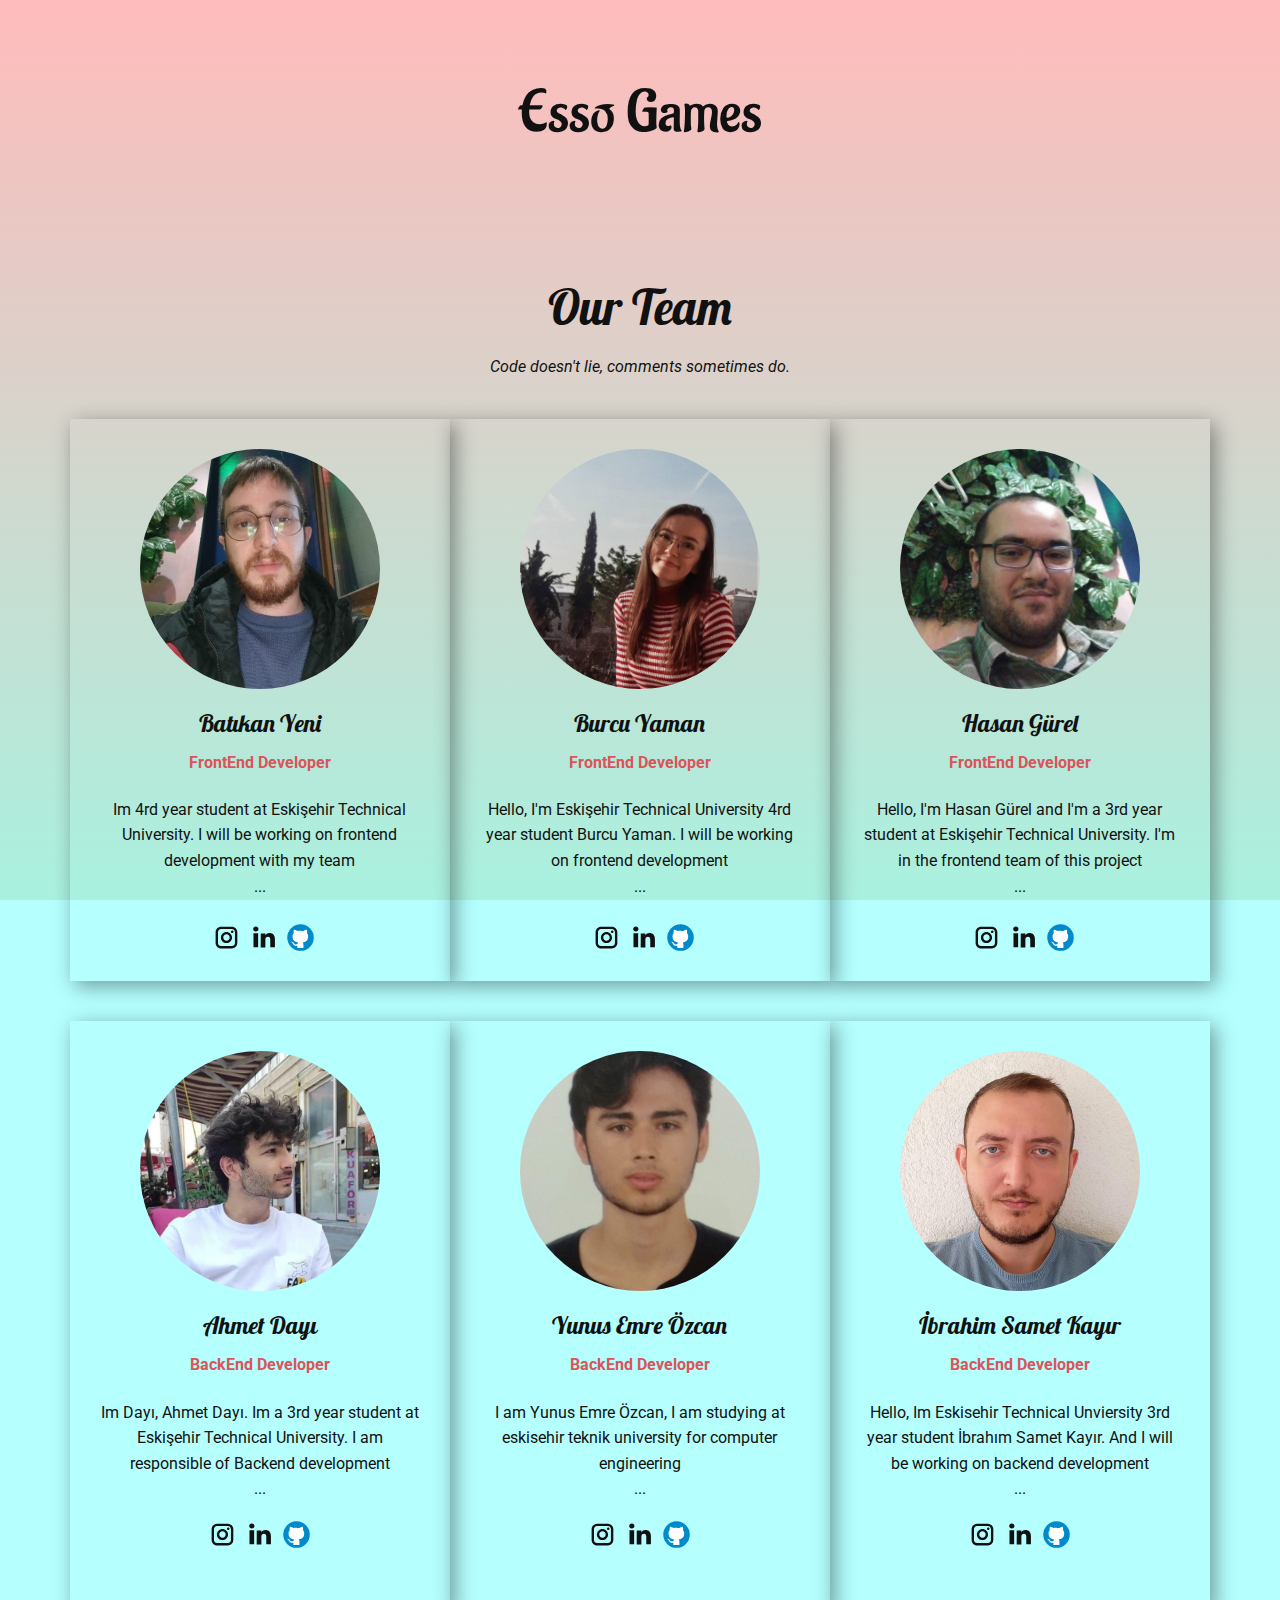
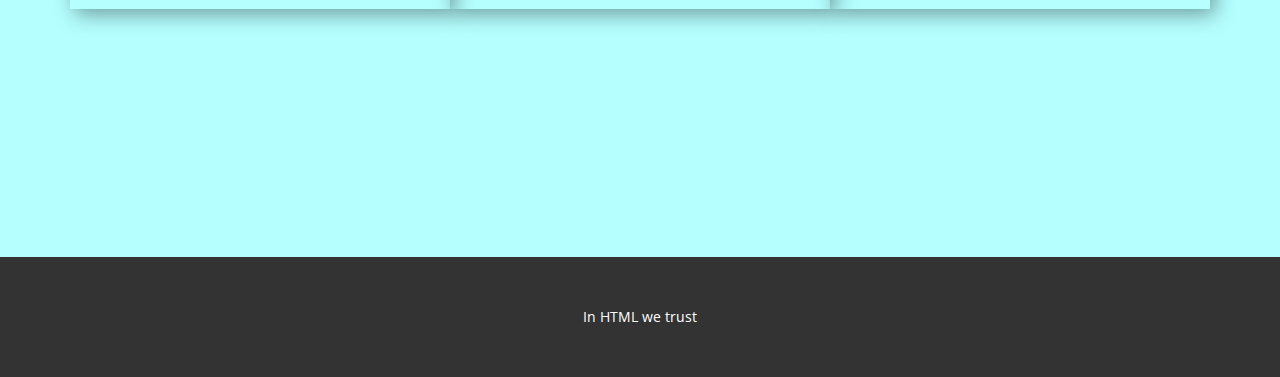
==== Home.html @ e72ece76 "essoGames" ====
<!DOCTYPE html>
<html style="font-size: 16px" lang="en">
  <head>
    <meta name="viewport" content="width=device-width, initial-scale=1.0" />
    <meta charset="utf-8" />
    <meta
      name="keywords"
      content="About Us, Our Project, Batıkan Yeni, Ahmet Dayı, Yunus Emre Özcan, Hasan Gürel, Burcu Yaman, İbrahim Samet Kayır"
    />
    <meta name="description" content="" />
    <title>Home</title>
    <link rel="stylesheet" href="nicepage.css" media="screen" />
    <link rel="stylesheet" href="Home.css" media="screen" />
    <script
      class="u-script"
      type="text/javascript"
      src="jquery.js"
      defer=""
    ></script>
    <script
      class="u-script"
      type="text/javascript"
      src="nicepage.js"
      defer=""
    ></script>
    <meta name="generator" content="Nicepage 4.19.3, nicepage.com" />
    <link
      id="u-theme-google-font"
      rel="stylesheet"
      href="https://fonts.googleapis.com/css?family=Lobster:400|Open+Sans:300,300i,400,400i,500,500i,600,600i,700,700i,800,800i"
    />
    <link
      id="u-page-google-font"
      rel="stylesheet"
      href="https://fonts.googleapis.com/css?family=Roboto:100,100i,300,300i,400,400i,500,500i,700,700i,900,900i|Aladin:400"
    />

    <script type="application/ld+json">
      {
        "@context": "http://schema.org",
        "@type": "Organization",
        "name": ""
      }
    </script>
    <meta name="theme-color" content="#478ac9" />
    <meta property="og:title" content="Home" />
    <meta property="og:type" content="website" />
  </head>
  <body class="u-body u-xl-mode" data-lang="en">
    <header class="u-clearfix u-header" id="sec-ae68">
      <div class="u-clearfix u-sheet u-sheet-1">
        <nav class="u-menu u-menu-one-level u-offcanvas u-menu-1">
          <div
            class="menu-collapse"
            style="font-size: 1rem; letter-spacing: 0px"
          >
            <a
              class="u-button-style u-custom-left-right-menu-spacing u-custom-padding-bottom u-custom-top-bottom-menu-spacing u-nav-link u-text-active-palette-1-base u-text-hover-palette-2-base"
              href="#"
            >
              <svg class="u-svg-link" viewBox="0 0 24 24">
                <use
                  xmlns:xlink="http://www.w3.org/1999/xlink"
                  xlink:href="#menu-hamburger"
                ></use>
              </svg>
              <svg
                class="u-svg-content"
                version="1.1"
                id="menu-hamburger"
                viewBox="0 0 16 16"
                x="0px"
                y="0px"
                xmlns:xlink="http://www.w3.org/1999/xlink"
                xmlns="http://www.w3.org/2000/svg"
              >
                <g>
                  <rect y="1" width="16" height="2"></rect>
                  <rect y="7" width="16" height="2"></rect>
                  <rect y="13" width="16" height="2"></rect>
                </g>
              </svg>
            </a>
          </div>
          <div class="u-custom-menu u-nav-container"></div>
          <div class="u-custom-menu u-nav-container-collapse">
            <div
              class="u-black u-container-style u-inner-container-layout u-opacity u-opacity-95 u-sidenav"
            >
              <div class="u-inner-container-layout u-sidenav-overflow">
                <div class="u-menu-close"></div>
                <ul
                  class="u-align-center u-nav u-popupmenu-items u-unstyled u-nav-1"
                >
                  <li class="u-nav-item">
                    <a class="u-button-style u-nav-link" href="Home.html"
                      >Home</a
                    >
                  </li>
                </ul>
              </div>
            </div>
            <div class="u-black u-menu-overlay u-opacity u-opacity-70"></div>
          </div>
        </nav>
        <h1 class="u-align-center u-custom-font u-text u-text-default u-text-1">
          <br />Esso Games<br />
          <br />
        </h1>
      </div>
      <style class="u-sticky-style" data-style-id="bedc">
        .u-sticky-fixed.u-sticky-bedc,
        .u-body.u-sticky-fixed .u-sticky-bedc {
          box-shadow: 5px 5px 20px 0 rgba(0, 0, 0, 0.4) !important;
        }
        .u-sticky-fixed.u-sticky-bedc:before,
        .u-body.u-sticky-fixed .u-sticky-bedc:before {
          borders: top right bottom left !important;
          border-color: #404040 !important;
          border-width: 2px !important;
        }
      </style>
    </header>
    <section class="u-clearfix u-section-1" id="sec-13ab">
      <div class="u-align-left u-clearfix u-sheet u-sheet-1"></div>
    </section>
    <section class="u-align-center u-clearfix u-section-2" id="sec-6caf">
      <div class="u-clearfix u-sheet u-sheet-1">
        <h2 class="u-text u-text-default u-text-1">Our Team</h2>
        <p class="u-text u-text-default u-text-2">
          Code doesn't lie, comments sometimes do.
        </p>
        <div class="u-expanded-width u-list u-list-1">
          <div class="u-repeater u-repeater-1">
            <div
              class="u-align-center u-container-style u-custom-item u-hover-feature u-list-item u-repeater-item u-shape-rectangle u-list-item-1"
            >
              <div
                class="u-container-layout u-similar-container u-valign-top u-container-layout-1"
              >
                <div
                  alt=""
                  class="u-image u-image-circle u-image-1"
                  data-image-width="1232"
                  data-image-height="1640"
                ></div>
                <h4 class="u-align-center u-text u-text-default u-text-3">
                  Batıkan Yeni
                </h4>
                <p class="u-text u-text-default u-text-palette-2-base u-text-4">
                  FrontEnd Developer
                </p>
                <p class="u-text u-text-5">
                  <a
                    class="u-active-none u-border-none u-btn u-button-link u-button-style u-dialog-link u-hover-none u-none u-text-body-color u-btn-1"
                    href="#carousel_9fdb"
                    >Im 4rd year student at Eskişehir Technical University. I
                    will be working on frontend development with my team<br />...
                  </a>
                </p>
                <div
                  class="u-hover-feature u-social-icons u-spacing-10 u-social-icons-1"
                >
                  <a
                    class="u-social-url"
                    target="_blank"
                    href="https://instagram.com/batikannyeni?igshid=YmMyMTA2M2Y="
                    title="Batıkan Instagram"
                    ><span
                      class="u-icon u-icon-circle u-social-icon u-social-instagram u-icon-1"
                    >
                      <svg
                        class="u-svg-link"
                        preserveAspectRatio="xMidYMin slice"
                        viewBox="0 0 112 112"
                        style=""
                      >
                        <use
                          xmlns:xlink="http://www.w3.org/1999/xlink"
                          xlink:href="#svg-4bc0"
                        ></use>
                      </svg>
                      <svg
                        x="0px"
                        y="0px"
                        viewBox="0 0 112 112"
                        id="svg-4bc0"
                        class="u-svg-content"
                      >
                        <path
                          d="M55.9,32.9c-12.8,0-23.2,10.4-23.2,23.2s10.4,23.2,23.2,23.2s23.2-10.4,23.2-23.2S68.7,32.9,55.9,32.9z M55.9,69.4c-7.4,0-13.3-6-13.3-13.3c-0.1-7.4,6-13.3,13.3-13.3s13.3,6,13.3,13.3C69.3,63.5,63.3,69.4,55.9,69.4z"
                        ></path>
                        <path
                          d="M79.7,26.8c-3,0-5.4,2.5-5.4,5.4s2.5,5.4,5.4,5.4c3,0,5.4-2.5,5.4-5.4S82.7,26.8,79.7,26.8z"
                        ></path>
                        <path
                          d="M78.2,11H33.5C21,11,10.8,21.3,10.8,33.7v44.7c0,12.6,10.2,22.8,22.7,22.8h44.7c12.6,0,22.7-10.2,22.7-22.7 V33.7C100.8,21.1,90.6,11,78.2,11z M91,78.4c0,7.1-5.8,12.8-12.8,12.8H33.5c-7.1,0-12.8-5.8-12.8-12.8V33.7 c0-7.1,5.8-12.8,12.8-12.8h44.7c7.1,0,12.8,5.8,12.8,12.8V78.4z"
                        ></path>
                      </svg>
                    </span>
                  </a>
                  <a
                    class="u-social-url"
                    target="_blank"
                    href="https://www.linkedin.com/in/bat%C4%B1kan-yeni-174964252/"
                    title="Batıkan LinkedIn"
                    ><span
                      class="u-icon u-icon-circle u-social-icon u-social-linkedin u-icon-2"
                    >
                      <svg
                        class="u-svg-link"
                        preserveAspectRatio="xMidYMin slice"
                        viewBox="0 0 112 112"
                        style=""
                      >
                        <use
                          xmlns:xlink="http://www.w3.org/1999/xlink"
                          xlink:href="#svg-1cc8"
                        ></use>
                      </svg>
                      <svg
                        x="0px"
                        y="0px"
                        viewBox="0 0 112 112"
                        id="svg-1cc8"
                        class="u-svg-content"
                      >
                        <path
                          d="M33.8,96.8H14.5v-58h19.3V96.8z M24.1,30.9L24.1,30.9c-6.6,0-10.8-4.5-10.8-10.1c0-5.8,4.3-10.1,10.9-10.1 S34.9,15,35.1,20.8C35.1,26.4,30.8,30.9,24.1,30.9z M103.3,96.8H84.1v-31c0-7.8-2.7-13.1-9.8-13.1c-5.3,0-8.5,3.6-9.9,7.1 c-0.6,1.3-0.6,3-0.6,4.8V97H44.5c0,0,0.3-52.6,0-58h19.3v8.2c2.6-3.9,7.2-9.6,17.4-9.6c12.7,0,22.2,8.4,22.2,26.1V96.8z"
                        ></path>
                      </svg>
                    </span>
                  </a>
                  <a
                    class="u-social-url"
                    target="_blank"
                    data-type="Github"
                    title="Batıkan Github"
                    href="https://github.com/batikanyeni"
                    ><span class="u-icon u-social-github u-social-icon u-icon-3"
                      ><svg
                        class="u-svg-link"
                        preserveAspectRatio="xMidYMin slice"
                        viewBox="0 0 112 112"
                        style=""
                      >
                        <use
                          xmlns:xlink="http://www.w3.org/1999/xlink"
                          xlink:href="#svg-fc8e"
                        ></use></svg
                      ><svg
                        class="u-svg-content"
                        viewBox="0 0 112 112"
                        x="0"
                        y="0"
                        id="svg-fc8e"
                      >
                        <circle
                          fill="currentColor"
                          cx="56.1"
                          cy="56.1"
                          r="55"
                        ></circle>
                        <path
                          fill="#FFFFFF"
                          d="M88,51.3c0-5.5-1.9-10.2-5.3-13.7c0.6-1.3,2.3-6.5-0.5-13.5c0,0-4.2-1.4-14,5.3c-4.1-1.1-8.4-1.7-12.7-1.8
	c-4.3,0-8.7,0.6-12.7,1.8c-9.7-6.6-14-5.3-14-5.3c-2.8,7-1,12.2-0.5,13.5C25,41.2,23,45.7,23,51.3c0,19.6,11.9,23.9,23.3,25.2
	c-1.5,1.3-2.8,3.5-3.2,6.8c-3,1.3-10.2,3.6-14.9-4.3c0,0-2.7-4.9-7.8-5.3c0,0-5-0.1-0.4,3.1c0,0,3.3,1.6,5.6,7.5c0,0,3,9.1,17.2,6
	c0,4.3,0.1,8.3,0.1,9.5h25.2c0-1.7,0.1-7.2,0.1-14c0-4.7-1.7-7.9-3.4-9.4C76,75.2,88,70.9,88,51.3z"
                        ></path></svg
                    ></span>
                  </a>
                </div>
              </div>
            </div>
            <div
              class="u-align-center u-container-style u-custom-item u-hover-feature u-list-item u-repeater-item u-shape-round u-list-item-2"
            >
              <div
                class="u-container-layout u-similar-container u-valign-top u-container-layout-2"
              >
                <div
                  alt=""
                  class="u-image u-image-circle u-image-2"
                  data-image-width="1080"
                  data-image-height="1329"
                ></div>
                <h4 class="u-align-center u-text u-text-default u-text-6">
                  Burcu Yaman
                </h4>
                <p class="u-text u-text-default u-text-palette-2-base u-text-7">
                  FrontEnd Developer
                </p>
                <p class="u-text u-text-8">
                  <a
                    class="u-active-none u-border-none u-btn u-button-link u-button-style u-dialog-link u-hover-none u-none u-text-body-color u-btn-2"
                    href="#carousel_a72d"
                    >Hello, I'm Eskişehir Technical University 4rd year student
                    Burcu Yaman. I will be working on frontend development<br />...<br />
                  </a>
                </p>
                <div
                  class="u-hover-feature u-social-icons u-spacing-10 u-social-icons-2"
                >
                  <a
                    class="u-social-url"
                    target="_blank"
                    href="https://instagram.com/bburcuymn?igshid=YmMyMTA2M2Y="
                    title="Burcu instagram"
                    ><span
                      class="u-icon u-icon-circle u-social-icon u-social-instagram u-icon-4"
                      data-animation-name=""
                      data-animation-duration="0"
                      data-animation-delay="0"
                      data-animation-direction=""
                    >
                      <svg
                        class="u-svg-link"
                        preserveAspectRatio="xMidYMin slice"
                        viewBox="0 0 112 112"
                        style=""
                      >
                        <use
                          xmlns:xlink="http://www.w3.org/1999/xlink"
                          xlink:href="#svg-4bc0"
                        ></use>
                      </svg>
                      <svg
                        x="0px"
                        y="0px"
                        viewBox="0 0 112 112"
                        id="svg-4bc0"
                        class="u-svg-content"
                      >
                        <path
                          d="M55.9,32.9c-12.8,0-23.2,10.4-23.2,23.2s10.4,23.2,23.2,23.2s23.2-10.4,23.2-23.2S68.7,32.9,55.9,32.9z M55.9,69.4c-7.4,0-13.3-6-13.3-13.3c-0.1-7.4,6-13.3,13.3-13.3s13.3,6,13.3,13.3C69.3,63.5,63.3,69.4,55.9,69.4z"
                        ></path>
                        <path
                          d="M79.7,26.8c-3,0-5.4,2.5-5.4,5.4s2.5,5.4,5.4,5.4c3,0,5.4-2.5,5.4-5.4S82.7,26.8,79.7,26.8z"
                        ></path>
                        <path
                          d="M78.2,11H33.5C21,11,10.8,21.3,10.8,33.7v44.7c0,12.6,10.2,22.8,22.7,22.8h44.7c12.6,0,22.7-10.2,22.7-22.7 V33.7C100.8,21.1,90.6,11,78.2,11z M91,78.4c0,7.1-5.8,12.8-12.8,12.8H33.5c-7.1,0-12.8-5.8-12.8-12.8V33.7 c0-7.1,5.8-12.8,12.8-12.8h44.7c7.1,0,12.8,5.8,12.8,12.8V78.4z"
                        ></path>
                      </svg>
                    </span>
                  </a>
                  <a
                    class="u-social-url"
                    target="_blank"
                    href="https://www.linkedin.com/in/04burcuyaman"
                    title="Burcu Linkedin"
                    ><span
                      class="u-icon u-icon-circle u-social-icon u-social-linkedin u-icon-5"
                      data-animation-name=""
                      data-animation-duration="0"
                      data-animation-delay="0"
                      data-animation-direction=""
                    >
                      <svg
                        class="u-svg-link"
                        preserveAspectRatio="xMidYMin slice"
                        viewBox="0 0 112 112"
                        style=""
                      >
                        <use
                          xmlns:xlink="http://www.w3.org/1999/xlink"
                          xlink:href="#svg-1cc8"
                        ></use>
                      </svg>
                      <svg
                        x="0px"
                        y="0px"
                        viewBox="0 0 112 112"
                        id="svg-1cc8"
                        class="u-svg-content"
                      >
                        <path
                          d="M33.8,96.8H14.5v-58h19.3V96.8z M24.1,30.9L24.1,30.9c-6.6,0-10.8-4.5-10.8-10.1c0-5.8,4.3-10.1,10.9-10.1 S34.9,15,35.1,20.8C35.1,26.4,30.8,30.9,24.1,30.9z M103.3,96.8H84.1v-31c0-7.8-2.7-13.1-9.8-13.1c-5.3,0-8.5,3.6-9.9,7.1 c-0.6,1.3-0.6,3-0.6,4.8V97H44.5c0,0,0.3-52.6,0-58h19.3v8.2c2.6-3.9,7.2-9.6,17.4-9.6c12.7,0,22.2,8.4,22.2,26.1V96.8z"
                        ></path>
                      </svg>
                    </span>
                  </a>
                  <a
                    class="u-social-url"
                    target="_blank"
                    data-type="Github"
                    title="BurcuGithub"
                    href="https://github.com/bburcuymn"
                    ><span
                      class="u-icon u-social-github u-social-icon u-icon-6"
                      data-animation-name=""
                      data-animation-duration="0"
                      data-animation-delay="0"
                      data-animation-direction=""
                      ><svg
                        class="u-svg-link"
                        preserveAspectRatio="xMidYMin slice"
                        viewBox="0 0 112 112"
                        style=""
                      >
                        <use
                          xmlns:xlink="http://www.w3.org/1999/xlink"
                          xlink:href="#svg-fc8e"
                        ></use></svg
                      ><svg
                        class="u-svg-content"
                        viewBox="0 0 112 112"
                        x="0"
                        y="0"
                        id="svg-fc8e"
                      >
                        <circle
                          fill="currentColor"
                          cx="56.1"
                          cy="56.1"
                          r="55"
                        ></circle>
                        <path
                          fill="#FFFFFF"
                          d="M88,51.3c0-5.5-1.9-10.2-5.3-13.7c0.6-1.3,2.3-6.5-0.5-13.5c0,0-4.2-1.4-14,5.3c-4.1-1.1-8.4-1.7-12.7-1.8
	c-4.3,0-8.7,0.6-12.7,1.8c-9.7-6.6-14-5.3-14-5.3c-2.8,7-1,12.2-0.5,13.5C25,41.2,23,45.7,23,51.3c0,19.6,11.9,23.9,23.3,25.2
	c-1.5,1.3-2.8,3.5-3.2,6.8c-3,1.3-10.2,3.6-14.9-4.3c0,0-2.7-4.9-7.8-5.3c0,0-5-0.1-0.4,3.1c0,0,3.3,1.6,5.6,7.5c0,0,3,9.1,17.2,6
	c0,4.3,0.1,8.3,0.1,9.5h25.2c0-1.7,0.1-7.2,0.1-14c0-4.7-1.7-7.9-3.4-9.4C76,75.2,88,70.9,88,51.3z"
                        ></path></svg
                    ></span>
                  </a>
                </div>
              </div>
            </div>
            <div
              class="u-align-center u-container-style u-custom-item u-hover-feature u-list-item u-repeater-item u-shape-round u-list-item-3"
            >
              <div
                class="u-container-layout u-similar-container u-valign-top u-container-layout-3"
              >
                <div
                  alt=""
                  class="u-image u-image-circle u-image-3"
                  data-image-width="1080"
                  data-image-height="1920"
                ></div>
                <h4 class="u-align-center u-text u-text-default u-text-9">
                  Hasan Gürel
                </h4>
                <p
                  class="u-text u-text-default u-text-palette-2-base u-text-10"
                >
                  FrontEnd Developer
                </p>
                <p class="u-text u-text-11">
                  <a
                    class="u-active-none u-border-none u-btn u-button-link u-button-style u-dialog-link u-hover-none u-none u-text-body-color u-btn-3"
                    href="#carousel_a5d0"
                    >Hello, I'm Hasan Gürel and I'm a 3rd year student at
                    Eskişehir Technical University. I'm in the frontend team of
                    this project<br />...<br />
                  </a>
                </p>
                <div
                  class="u-hover-feature u-social-icons u-spacing-10 u-social-icons-3"
                >
                  <a
                    class="u-social-url"
                    target="_blank"
                    href="https://instagram.com/mrhasangurel?igshid=YmMyMTA2M2Y="
                    title="Hasanınstagram"
                    ><span
                      class="u-icon u-icon-circle u-social-icon u-social-instagram u-icon-7"
                      data-animation-name=""
                      data-animation-duration="0"
                      data-animation-delay="0"
                      data-animation-direction=""
                    >
                      <svg
                        class="u-svg-link"
                        preserveAspectRatio="xMidYMin slice"
                        viewBox="0 0 112 112"
                        style=""
                      >
                        <use
                          xmlns:xlink="http://www.w3.org/1999/xlink"
                          xlink:href="#svg-4bc0"
                        ></use>
                      </svg>
                      <svg
                        x="0px"
                        y="0px"
                        viewBox="0 0 112 112"
                        id="svg-4bc0"
                        class="u-svg-content"
                      >
                        <path
                          d="M55.9,32.9c-12.8,0-23.2,10.4-23.2,23.2s10.4,23.2,23.2,23.2s23.2-10.4,23.2-23.2S68.7,32.9,55.9,32.9z M55.9,69.4c-7.4,0-13.3-6-13.3-13.3c-0.1-7.4,6-13.3,13.3-13.3s13.3,6,13.3,13.3C69.3,63.5,63.3,69.4,55.9,69.4z"
                        ></path>
                        <path
                          d="M79.7,26.8c-3,0-5.4,2.5-5.4,5.4s2.5,5.4,5.4,5.4c3,0,5.4-2.5,5.4-5.4S82.7,26.8,79.7,26.8z"
                        ></path>
                        <path
                          d="M78.2,11H33.5C21,11,10.8,21.3,10.8,33.7v44.7c0,12.6,10.2,22.8,22.7,22.8h44.7c12.6,0,22.7-10.2,22.7-22.7 V33.7C100.8,21.1,90.6,11,78.2,11z M91,78.4c0,7.1-5.8,12.8-12.8,12.8H33.5c-7.1,0-12.8-5.8-12.8-12.8V33.7 c0-7.1,5.8-12.8,12.8-12.8h44.7c7.1,0,12.8,5.8,12.8,12.8V78.4z"
                        ></path>
                      </svg>
                    </span>
                  </a>
                  <a class="u-social-url" target="_blank" href="#"
                    ><span
                      class="u-icon u-icon-circle u-social-icon u-social-linkedin u-icon-8"
                      data-animation-name=""
                      data-animation-duration="0"
                      data-animation-delay="0"
                      data-animation-direction=""
                    >
                      <svg
                        class="u-svg-link"
                        preserveAspectRatio="xMidYMin slice"
                        viewBox="0 0 112 112"
                        style=""
                      >
                        <use
                          xmlns:xlink="http://www.w3.org/1999/xlink"
                          xlink:href="#svg-1cc8"
                        ></use>
                      </svg>
                      <svg
                        x="0px"
                        y="0px"
                        viewBox="0 0 112 112"
                        id="svg-1cc8"
                        class="u-svg-content"
                      >
                        <path
                          d="M33.8,96.8H14.5v-58h19.3V96.8z M24.1,30.9L24.1,30.9c-6.6,0-10.8-4.5-10.8-10.1c0-5.8,4.3-10.1,10.9-10.1 S34.9,15,35.1,20.8C35.1,26.4,30.8,30.9,24.1,30.9z M103.3,96.8H84.1v-31c0-7.8-2.7-13.1-9.8-13.1c-5.3,0-8.5,3.6-9.9,7.1 c-0.6,1.3-0.6,3-0.6,4.8V97H44.5c0,0,0.3-52.6,0-58h19.3v8.2c2.6-3.9,7.2-9.6,17.4-9.6c12.7,0,22.2,8.4,22.2,26.1V96.8z"
                        ></path>
                      </svg>
                    </span>
                  </a>
                  <a
                    class="u-social-url"
                    target="_blank"
                    data-type="Github"
                    title="HasanGithub"
                    href="https://github.com/fullan42"
                    ><span
                      class="u-icon u-social-github u-social-icon u-icon-9"
                      data-animation-name=""
                      data-animation-duration="0"
                      data-animation-delay="0"
                      data-animation-direction=""
                      ><svg
                        class="u-svg-link"
                        preserveAspectRatio="xMidYMin slice"
                        viewBox="0 0 112 112"
                        style=""
                      >
                        <use
                          xmlns:xlink="http://www.w3.org/1999/xlink"
                          xlink:href="#svg-fc8e"
                        ></use></svg
                      ><svg
                        class="u-svg-content"
                        viewBox="0 0 112 112"
                        x="0"
                        y="0"
                        id="svg-fc8e"
                      >
                        <circle
                          fill="currentColor"
                          cx="56.1"
                          cy="56.1"
                          r="55"
                        ></circle>
                        <path
                          fill="#FFFFFF"
                          d="M88,51.3c0-5.5-1.9-10.2-5.3-13.7c0.6-1.3,2.3-6.5-0.5-13.5c0,0-4.2-1.4-14,5.3c-4.1-1.1-8.4-1.7-12.7-1.8
	c-4.3,0-8.7,0.6-12.7,1.8c-9.7-6.6-14-5.3-14-5.3c-2.8,7-1,12.2-0.5,13.5C25,41.2,23,45.7,23,51.3c0,19.6,11.9,23.9,23.3,25.2
	c-1.5,1.3-2.8,3.5-3.2,6.8c-3,1.3-10.2,3.6-14.9-4.3c0,0-2.7-4.9-7.8-5.3c0,0-5-0.1-0.4,3.1c0,0,3.3,1.6,5.6,7.5c0,0,3,9.1,17.2,6
	c0,4.3,0.1,8.3,0.1,9.5h25.2c0-1.7,0.1-7.2,0.1-14c0-4.7-1.7-7.9-3.4-9.4C76,75.2,88,70.9,88,51.3z"
                        ></path></svg
                    ></span>
                  </a>
                </div>
              </div>
            </div>
          </div>
        </div>
        <div class="u-expanded-width u-list u-list-2">
          <div class="u-repeater u-repeater-2">
            <div
              class="u-align-center u-container-style u-hover-feature u-list-item u-repeater-item u-shape-round u-list-item-4"
            >
              <div
                class="u-container-layout u-similar-container u-container-layout-4"
              >
                <div
                  alt=""
                  class="u-image u-image-circle u-image-4"
                  data-image-width="604"
                  data-image-height="661"
                ></div>
                <h4 class="u-align-center u-text u-text-default u-text-12">
                  Ahmet Dayı
                </h4>
                <p
                  class="u-text u-text-default u-text-palette-2-base u-text-13"
                >
                  BackEnd Developer
                </p>
                <p class="u-text u-text-14">
                  <a
                    class="u-active-none u-border-none u-btn u-button-link u-button-style u-dialog-link u-hover-none u-none u-text-body-color u-btn-4"
                    href="#carousel_1a5b"
                    >Im Dayı, Ahmet Dayı. Im a 3rd year student at Eskişehir
                    Technical University. I am responsible of Backend
                    development<br />...<br />
                  </a>
                </p>
                <div
                  class="u-hover-feature u-social-icons u-spacing-10 u-social-icons-4"
                >
                  <a
                    class="u-social-url"
                    target="_blank"
                    href="https://instagram.com/dayiahmett?igshid=YmMyMTA2M2Y="
                    title="Ahmet Instagram"
                    ><span
                      class="u-icon u-icon-circle u-social-icon u-social-instagram u-icon-10"
                    >
                      <svg
                        class="u-svg-link"
                        preserveAspectRatio="xMidYMin slice"
                        viewBox="0 0 112 112"
                        style=""
                      >
                        <use
                          xmlns:xlink="http://www.w3.org/1999/xlink"
                          xlink:href="#svg-afc9"
                        ></use>
                      </svg>
                      <svg
                        x="0px"
                        y="0px"
                        viewBox="0 0 112 112"
                        id="svg-afc9"
                        class="u-svg-content"
                      >
                        <path
                          d="M55.9,32.9c-12.8,0-23.2,10.4-23.2,23.2s10.4,23.2,23.2,23.2s23.2-10.4,23.2-23.2S68.7,32.9,55.9,32.9z M55.9,69.4c-7.4,0-13.3-6-13.3-13.3c-0.1-7.4,6-13.3,13.3-13.3s13.3,6,13.3,13.3C69.3,63.5,63.3,69.4,55.9,69.4z"
                        ></path>
                        <path
                          d="M79.7,26.8c-3,0-5.4,2.5-5.4,5.4s2.5,5.4,5.4,5.4c3,0,5.4-2.5,5.4-5.4S82.7,26.8,79.7,26.8z"
                        ></path>
                        <path
                          d="M78.2,11H33.5C21,11,10.8,21.3,10.8,33.7v44.7c0,12.6,10.2,22.8,22.7,22.8h44.7c12.6,0,22.7-10.2,22.7-22.7 V33.7C100.8,21.1,90.6,11,78.2,11z M91,78.4c0,7.1-5.8,12.8-12.8,12.8H33.5c-7.1,0-12.8-5.8-12.8-12.8V33.7 c0-7.1,5.8-12.8,12.8-12.8h44.7c7.1,0,12.8,5.8,12.8,12.8V78.4z"
                        ></path>
                      </svg>
                    </span>
                  </a>
                  <a
                    class="u-social-url"
                    target="_blank"
                    href="www.linkedin.com/in/ahmetdayi4543"
                    title="Ahmet LınkedIn"
                    ><span
                      class="u-icon u-icon-circle u-social-icon u-social-linkedin u-icon-11"
                    >
                      <svg
                        class="u-svg-link"
                        preserveAspectRatio="xMidYMin slice"
                        viewBox="0 0 112 112"
                        style=""
                      >
                        <use
                          xmlns:xlink="http://www.w3.org/1999/xlink"
                          xlink:href="#svg-26a6"
                        ></use>
                      </svg>
                      <svg
                        x="0px"
                        y="0px"
                        viewBox="0 0 112 112"
                        id="svg-26a6"
                        class="u-svg-content"
                      >
                        <path
                          d="M33.8,96.8H14.5v-58h19.3V96.8z M24.1,30.9L24.1,30.9c-6.6,0-10.8-4.5-10.8-10.1c0-5.8,4.3-10.1,10.9-10.1 S34.9,15,35.1,20.8C35.1,26.4,30.8,30.9,24.1,30.9z M103.3,96.8H84.1v-31c0-7.8-2.7-13.1-9.8-13.1c-5.3,0-8.5,3.6-9.9,7.1 c-0.6,1.3-0.6,3-0.6,4.8V97H44.5c0,0,0.3-52.6,0-58h19.3v8.2c2.6-3.9,7.2-9.6,17.4-9.6c12.7,0,22.2,8.4,22.2,26.1V96.8z"
                        ></path>
                      </svg>
                    </span>
                  </a>
                  <a
                    class="u-social-url"
                    target="_blank"
                    data-type="Github"
                    title="Ahmet Github"
                    href="https://github.com/ahmetdayi"
                    ><span
                      class="u-icon u-social-github u-social-icon u-icon-12"
                      ><svg
                        class="u-svg-link"
                        preserveAspectRatio="xMidYMin slice"
                        viewBox="0 0 112 112"
                        style=""
                      >
                        <use
                          xmlns:xlink="http://www.w3.org/1999/xlink"
                          xlink:href="#svg-065e"
                        ></use></svg
                      ><svg
                        class="u-svg-content"
                        viewBox="0 0 112 112"
                        x="0"
                        y="0"
                        id="svg-065e"
                      >
                        <circle
                          fill="currentColor"
                          cx="56.1"
                          cy="56.1"
                          r="55"
                        ></circle>
                        <path
                          fill="#FFFFFF"
                          d="M88,51.3c0-5.5-1.9-10.2-5.3-13.7c0.6-1.3,2.3-6.5-0.5-13.5c0,0-4.2-1.4-14,5.3c-4.1-1.1-8.4-1.7-12.7-1.8
	c-4.3,0-8.7,0.6-12.7,1.8c-9.7-6.6-14-5.3-14-5.3c-2.8,7-1,12.2-0.5,13.5C25,41.2,23,45.7,23,51.3c0,19.6,11.9,23.9,23.3,25.2
	c-1.5,1.3-2.8,3.5-3.2,6.8c-3,1.3-10.2,3.6-14.9-4.3c0,0-2.7-4.9-7.8-5.3c0,0-5-0.1-0.4,3.1c0,0,3.3,1.6,5.6,7.5c0,0,3,9.1,17.2,6
	c0,4.3,0.1,8.3,0.1,9.5h25.2c0-1.7,0.1-7.2,0.1-14c0-4.7-1.7-7.9-3.4-9.4C76,75.2,88,70.9,88,51.3z"
                        ></path></svg
                    ></span>
                  </a>
                </div>
              </div>
            </div>
            <div
              class="u-align-center u-container-style u-hover-feature u-list-item u-repeater-item u-shape-round u-list-item-5"
            >
              <div
                class="u-container-layout u-similar-container u-container-layout-5"
              >
                <div
                  alt=""
                  class="u-image u-image-circle u-image-5"
                  data-image-width="1154"
                  data-image-height="1600"
                ></div>
                <h4 class="u-align-center u-text u-text-default u-text-15">
                  Yunus Emre Özcan
                </h4>
                <p
                  class="u-text u-text-default u-text-palette-2-base u-text-16"
                >
                  BackEnd Developer
                </p>
                <p class="u-text u-text-17">
                  <a
                    class="u-active-none u-border-none u-btn u-button-link u-button-style u-dialog-link u-hover-none u-none u-text-body-color u-btn-5"
                    href="#carousel_99e9"
                    >I am Yunus Emre Özcan, I am studying at eskisehir teknik
                    university for computer engineering<br />...
                  </a>
                </p>
                <div
                  class="u-hover-feature u-social-icons u-spacing-10 u-social-icons-5"
                >
                  <a
                    class="u-social-url"
                    target="_blank"
                    href="https://instagram.com/yunusemreozcan26?igshid=YmMyMTA2M2Y="
                    title="YunusEmre Instagram"
                    ><span
                      class="u-icon u-icon-circle u-social-icon u-social-instagram u-icon-13"
                      data-animation-name=""
                      data-animation-duration="0"
                      data-animation-delay="0"
                      data-animation-direction=""
                    >
                      <svg
                        class="u-svg-link"
                        preserveAspectRatio="xMidYMin slice"
                        viewBox="0 0 112 112"
                        style=""
                      >
                        <use
                          xmlns:xlink="http://www.w3.org/1999/xlink"
                          xlink:href="#svg-d931"
                        ></use>
                      </svg>
                      <svg
                        x="0px"
                        y="0px"
                        viewBox="0 0 112 112"
                        id="svg-d931"
                        class="u-svg-content"
                      >
                        <path
                          d="M55.9,32.9c-12.8,0-23.2,10.4-23.2,23.2s10.4,23.2,23.2,23.2s23.2-10.4,23.2-23.2S68.7,32.9,55.9,32.9z M55.9,69.4c-7.4,0-13.3-6-13.3-13.3c-0.1-7.4,6-13.3,13.3-13.3s13.3,6,13.3,13.3C69.3,63.5,63.3,69.4,55.9,69.4z"
                        ></path>
                        <path
                          d="M79.7,26.8c-3,0-5.4,2.5-5.4,5.4s2.5,5.4,5.4,5.4c3,0,5.4-2.5,5.4-5.4S82.7,26.8,79.7,26.8z"
                        ></path>
                        <path
                          d="M78.2,11H33.5C21,11,10.8,21.3,10.8,33.7v44.7c0,12.6,10.2,22.8,22.7,22.8h44.7c12.6,0,22.7-10.2,22.7-22.7 V33.7C100.8,21.1,90.6,11,78.2,11z M91,78.4c0,7.1-5.8,12.8-12.8,12.8H33.5c-7.1,0-12.8-5.8-12.8-12.8V33.7 c0-7.1,5.8-12.8,12.8-12.8h44.7c7.1,0,12.8,5.8,12.8,12.8V78.4z"
                        ></path>
                      </svg>
                    </span>
                  </a>
                  <a
                    class="u-social-url"
                    target="_blank"
                    href="https://www.linkedin.com/in/yunus-emre-%C3%B6zcan/"
                    title="YunusEmre LinkedIn"
                    ><span
                      class="u-icon u-icon-circle u-social-icon u-social-linkedin u-icon-14"
                      data-animation-name=""
                      data-animation-duration="0"
                      data-animation-delay="0"
                      data-animation-direction=""
                    >
                      <svg
                        class="u-svg-link"
                        preserveAspectRatio="xMidYMin slice"
                        viewBox="0 0 112 112"
                        style=""
                      >
                        <use
                          xmlns:xlink="http://www.w3.org/1999/xlink"
                          xlink:href="#svg-59d3"
                        ></use>
                      </svg>
                      <svg
                        x="0px"
                        y="0px"
                        viewBox="0 0 112 112"
                        id="svg-59d3"
                        class="u-svg-content"
                      >
                        <path
                          d="M33.8,96.8H14.5v-58h19.3V96.8z M24.1,30.9L24.1,30.9c-6.6,0-10.8-4.5-10.8-10.1c0-5.8,4.3-10.1,10.9-10.1 S34.9,15,35.1,20.8C35.1,26.4,30.8,30.9,24.1,30.9z M103.3,96.8H84.1v-31c0-7.8-2.7-13.1-9.8-13.1c-5.3,0-8.5,3.6-9.9,7.1 c-0.6,1.3-0.6,3-0.6,4.8V97H44.5c0,0,0.3-52.6,0-58h19.3v8.2c2.6-3.9,7.2-9.6,17.4-9.6c12.7,0,22.2,8.4,22.2,26.1V96.8z"
                        ></path>
                      </svg>
                    </span>
                  </a>
                  <a
                    class="u-social-url"
                    target="_blank"
                    data-type="Github"
                    title="YunusEmreGithub"
                    href="https://github.com/OopsSorryy"
                    ><span
                      class="u-icon u-social-github u-social-icon u-icon-15"
                      data-animation-name=""
                      data-animation-duration="0"
                      data-animation-delay="0"
                      data-animation-direction=""
                      ><svg
                        class="u-svg-link"
                        preserveAspectRatio="xMidYMin slice"
                        viewBox="0 0 112 112"
                        style=""
                      >
                        <use
                          xmlns:xlink="http://www.w3.org/1999/xlink"
                          xlink:href="#svg-065e"
                        ></use></svg
                      ><svg
                        class="u-svg-content"
                        viewBox="0 0 112 112"
                        x="0"
                        y="0"
                        id="svg-065e"
                      >
                        <circle
                          fill="currentColor"
                          cx="56.1"
                          cy="56.1"
                          r="55"
                        ></circle>
                        <path
                          fill="#FFFFFF"
                          d="M88,51.3c0-5.5-1.9-10.2-5.3-13.7c0.6-1.3,2.3-6.5-0.5-13.5c0,0-4.2-1.4-14,5.3c-4.1-1.1-8.4-1.7-12.7-1.8
	c-4.3,0-8.7,0.6-12.7,1.8c-9.7-6.6-14-5.3-14-5.3c-2.8,7-1,12.2-0.5,13.5C25,41.2,23,45.7,23,51.3c0,19.6,11.9,23.9,23.3,25.2
	c-1.5,1.3-2.8,3.5-3.2,6.8c-3,1.3-10.2,3.6-14.9-4.3c0,0-2.7-4.9-7.8-5.3c0,0-5-0.1-0.4,3.1c0,0,3.3,1.6,5.6,7.5c0,0,3,9.1,17.2,6
	c0,4.3,0.1,8.3,0.1,9.5h25.2c0-1.7,0.1-7.2,0.1-14c0-4.7-1.7-7.9-3.4-9.4C76,75.2,88,70.9,88,51.3z"
                        ></path></svg
                    ></span>
                  </a>
                </div>
              </div>
            </div>
            <div
              class="u-align-center u-container-style u-hover-feature u-list-item u-repeater-item u-shape-round u-list-item-6"
            >
              <div
                class="u-container-layout u-similar-container u-container-layout-6"
              >
                <div
                  alt=""
                  class="u-image u-image-circle u-image-6"
                  data-image-width="1536"
                  data-image-height="2048"
                ></div>
                <h4 class="u-align-center u-text u-text-default u-text-18">
                  İbrahim Samet Kayır
                </h4>
                <p
                  class="u-text u-text-default u-text-palette-2-base u-text-19"
                >
                  BackEnd Developer
                </p>
                <p class="u-text u-text-20">
                  <a
                    class="u-active-none u-border-none u-btn u-button-link u-button-style u-dialog-link u-hover-none u-none u-text-body-color u-btn-6"
                    href="#sec-cf12"
                    >Hello, Im Eskisehir Technical Unviersity 3rd year student
                    İbrahım Samet Kayır. And I will be working on backend
                    development<br />...<br />
                  </a>
                </p>
                <div
                  class="u-hover-feature u-social-icons u-spacing-10 u-social-icons-6"
                >
                  <a class="u-social-url" target="_blank" href=""
                    ><span
                      class="u-icon u-icon-circle u-social-icon u-social-instagram u-icon-16"
                      data-animation-name=""
                      data-animation-duration="0"
                      data-animation-delay="0"
                      data-animation-direction=""
                    >
                      <svg
                        class="u-svg-link"
                        preserveAspectRatio="xMidYMin slice"
                        viewBox="0 0 112 112"
                        style=""
                      >
                        <use
                          xmlns:xlink="http://www.w3.org/1999/xlink"
                          xlink:href="#svg-4013"
                        ></use>
                      </svg>
                      <svg
                        x="0px"
                        y="0px"
                        viewBox="0 0 112 112"
                        id="svg-4013"
                        class="u-svg-content"
                      >
                        <path
                          d="M55.9,32.9c-12.8,0-23.2,10.4-23.2,23.2s10.4,23.2,23.2,23.2s23.2-10.4,23.2-23.2S68.7,32.9,55.9,32.9z M55.9,69.4c-7.4,0-13.3-6-13.3-13.3c-0.1-7.4,6-13.3,13.3-13.3s13.3,6,13.3,13.3C69.3,63.5,63.3,69.4,55.9,69.4z"
                        ></path>
                        <path
                          d="M79.7,26.8c-3,0-5.4,2.5-5.4,5.4s2.5,5.4,5.4,5.4c3,0,5.4-2.5,5.4-5.4S82.7,26.8,79.7,26.8z"
                        ></path>
                        <path
                          d="M78.2,11H33.5C21,11,10.8,21.3,10.8,33.7v44.7c0,12.6,10.2,22.8,22.7,22.8h44.7c12.6,0,22.7-10.2,22.7-22.7 V33.7C100.8,21.1,90.6,11,78.2,11z M91,78.4c0,7.1-5.8,12.8-12.8,12.8H33.5c-7.1,0-12.8-5.8-12.8-12.8V33.7 c0-7.1,5.8-12.8,12.8-12.8h44.7c7.1,0,12.8,5.8,12.8,12.8V78.4z"
                        ></path>
                      </svg>
                    </span>
                  </a>
                  <a
                    class="u-social-url"
                    target="_blank"
                    href="https://www.linkedin.com/in/ibrahim-samet-kay%C4%B1r-634b0a253"
                    title="sametLınkedIn"
                    ><span
                      class="u-icon u-icon-circle u-social-icon u-social-linkedin u-icon-17"
                      data-animation-name=""
                      data-animation-duration="0"
                      data-animation-delay="0"
                      data-animation-direction=""
                    >
                      <svg
                        class="u-svg-link"
                        preserveAspectRatio="xMidYMin slice"
                        viewBox="0 0 112 112"
                        style=""
                      >
                        <use
                          xmlns:xlink="http://www.w3.org/1999/xlink"
                          xlink:href="#svg-375b"
                        ></use>
                      </svg>
                      <svg
                        x="0px"
                        y="0px"
                        viewBox="0 0 112 112"
                        id="svg-375b"
                        class="u-svg-content"
                      >
                        <path
                          d="M33.8,96.8H14.5v-58h19.3V96.8z M24.1,30.9L24.1,30.9c-6.6,0-10.8-4.5-10.8-10.1c0-5.8,4.3-10.1,10.9-10.1 S34.9,15,35.1,20.8C35.1,26.4,30.8,30.9,24.1,30.9z M103.3,96.8H84.1v-31c0-7.8-2.7-13.1-9.8-13.1c-5.3,0-8.5,3.6-9.9,7.1 c-0.6,1.3-0.6,3-0.6,4.8V97H44.5c0,0,0.3-52.6,0-58h19.3v8.2c2.6-3.9,7.2-9.6,17.4-9.6c12.7,0,22.2,8.4,22.2,26.1V96.8z"
                        ></path>
                      </svg>
                    </span>
                  </a>
                  <a
                    class="u-social-url"
                    target="_blank"
                    data-type="Github"
                    title="SametGithub"
                    href="https://github.com/samet-k06"
                    ><span
                      class="u-icon u-social-github u-social-icon u-icon-18"
                      data-animation-name=""
                      data-animation-duration="0"
                      data-animation-delay="0"
                      data-animation-direction=""
                      ><svg
                        class="u-svg-link"
                        preserveAspectRatio="xMidYMin slice"
                        viewBox="0 0 112 112"
                        style=""
                      >
                        <use
                          xmlns:xlink="http://www.w3.org/1999/xlink"
                          xlink:href="#svg-065e"
                        ></use></svg
                      ><svg
                        class="u-svg-content"
                        viewBox="0 0 112 112"
                        x="0"
                        y="0"
                        id="svg-065e"
                      >
                        <circle
                          fill="currentColor"
                          cx="56.1"
                          cy="56.1"
                          r="55"
                        ></circle>
                        <path
                          fill="#FFFFFF"
                          d="M88,51.3c0-5.5-1.9-10.2-5.3-13.7c0.6-1.3,2.3-6.5-0.5-13.5c0,0-4.2-1.4-14,5.3c-4.1-1.1-8.4-1.7-12.7-1.8
	c-4.3,0-8.7,0.6-12.7,1.8c-9.7-6.6-14-5.3-14-5.3c-2.8,7-1,12.2-0.5,13.5C25,41.2,23,45.7,23,51.3c0,19.6,11.9,23.9,23.3,25.2
	c-1.5,1.3-2.8,3.5-3.2,6.8c-3,1.3-10.2,3.6-14.9-4.3c0,0-2.7-4.9-7.8-5.3c0,0-5-0.1-0.4,3.1c0,0,3.3,1.6,5.6,7.5c0,0,3,9.1,17.2,6
	c0,4.3,0.1,8.3,0.1,9.5h25.2c0-1.7,0.1-7.2,0.1-14c0-4.7-1.7-7.9-3.4-9.4C76,75.2,88,70.9,88,51.3z"
                        ></path></svg
                    ></span>
                  </a>
                </div>
              </div>
            </div>
          </div>
        </div>
      </div>
    </section>

    <footer
      class="u-align-center u-clearfix u-footer u-grey-80 u-footer"
      id="sec-b4ac"
    >
      <div class="u-clearfix u-sheet u-sheet-1">
        <p class="u-small-text u-text u-text-variant u-text-1">
          In HTML we trust
        </p>
      </div>
    </footer>

    <section
      class="u-align-center u-black u-clearfix u-container-style u-dialog-block u-opacity u-opacity-70 u-valign-middle-lg u-valign-middle-xl u-dialog-section-5"
      id="sec-cf12"
    >
      <div
        class="u-container-style u-dialog u-gradient u-radius-10 u-shape-round u-dialog-1"
      >
        <div class="u-container-layout u-container-layout-1">
          <div
            alt=""
            class="u-align-left u-image u-image-circle u-image-1"
            data-image-width="1536"
            data-image-height="2048"
          ></div>
          <div
            class="u-align-center u-container-style u-expanded-width-sm u-expanded-width-xs u-group u-shape-rectangle u-group-1"
          >
            <div class="u-container-layout u-valign-top u-container-layout-2">
              <h3 class="u-text u-text-1">About Me</h3>
              <p class="u-text u-text-2">
                Hello, I'm İbrahim Samet Kayır. 4th year student from Eskişehir
                Technical University. Currently working with Java bu also
                interested in Phyton and C++ and want to develop my skills on
                them.
              </p>
            </div>
          </div>
        </div>
        <button class="u-dialog-close-button u-icon u-text-grey-50 u-icon-1">
          <svg
            class="u-svg-link"
            preserveAspectRatio="xMidYMin slice"
            viewBox="0 0 409.806 409.806"
            style=""
          >
            <use
              xmlns:xlink="http://www.w3.org/1999/xlink"
              xlink:href="#svg-4e2d"
            ></use>
          </svg>
          <svg
            xmlns="http://www.w3.org/2000/svg"
            xmlns:xlink="http://www.w3.org/1999/xlink"
            version="1.1"
            xml:space="preserve"
            class="u-svg-content"
            viewBox="0 0 409.806 409.806"
            x="0px"
            y="0px"
            id="svg-4e2d"
            style="enable-background: new 0 0 409.806 409.806"
          >
            <g>
              <g>
                <path
                  d="M228.929,205.01L404.596,29.343c6.78-6.548,6.968-17.352,0.42-24.132c-6.548-6.78-17.352-6.968-24.132-0.42    c-0.142,0.137-0.282,0.277-0.42,0.42L204.796,180.878L29.129,5.21c-6.78-6.548-17.584-6.36-24.132,0.42    c-6.388,6.614-6.388,17.099,0,23.713L180.664,205.01L4.997,380.677c-6.663,6.664-6.663,17.468,0,24.132    c6.664,6.662,17.468,6.662,24.132,0l175.667-175.667l175.667,175.667c6.78,6.548,17.584,6.36,24.132-0.42    c6.387-6.614,6.387-17.099,0-23.712L228.929,205.01z"
                ></path>
              </g>
            </g>
          </svg>
        </button>
      </div>
    </section>
    <style>
      .u-dialog-section-5 {
        min-height: 777px;
      }

      .u-dialog-section-5 .u-dialog-1 {
        width: 800px;
        min-height: 434px;
        background-image: linear-gradient(#a9f1df, #ffbbbb);
        margin: 60px auto;
      }

      .u-dialog-section-5 .u-container-layout-1 {
        padding: 30px;
      }

      .u-dialog-section-5 .u-image-1 {
        width: 295px;
        height: 295px;
        background-image: url('images/WhatsAppImage2022-10-15at16.18.37.jpeg');
        background-position: 50% 50%;
        margin: 40px auto 0 0;
      }

      .u-dialog-section-5 .u-group-1 {
        min-height: 342px;
        width: 429px;
        height: auto;
        margin: -318px 0 0 auto;
      }

      .u-dialog-section-5 .u-container-layout-2 {
        padding: 30px;
      }

      .u-dialog-section-5 .u-text-1 {
        margin: 0;
      }

      .u-dialog-section-5 .u-text-2 {
        margin: 30px 0 0;
      }

      .u-dialog-section-5 .u-icon-1 {
        width: 16px;
        height: 16px;
        left: auto;
        top: 14px;
        position: absolute;
        right: 14px;
      }

      @media (max-width: 1199px) {
        .u-dialog-section-5 .u-group-1 {
          width: 429px;
          margin-top: -318px;
          margin-right: 0;
          height: auto;
        }
      }

      @media (max-width: 991px) {
        .u-dialog-section-5 {
          min-height: 826px;
        }

        .u-dialog-section-5 .u-dialog-1 {
          width: 720px;
          min-height: 403px;
          height: auto;
        }

        .u-dialog-section-5 .u-group-1 {
          width: 379px;
          margin-top: -341px;
        }
      }

      @media (max-width: 767px) {
        .u-dialog-section-5 {
          min-height: 1032px;
        }

        .u-dialog-section-5 .u-dialog-1 {
          width: 540px;
          min-height: 761px;
        }

        .u-dialog-section-5 .u-container-layout-1 {
          padding-top: 45px;
        }

        .u-dialog-section-5 .u-image-1 {
          width: 369px;
          height: 369px;
          margin-right: 0;
        }

        .u-dialog-section-5 .u-group-1 {
          min-height: 308px;
          margin-top: 1px;
          margin-right: initial;
          margin-left: initial;
          width: auto;
        }

        .u-dialog-section-5 .u-container-layout-2 {
          padding-left: 10px;
          padding-right: 10px;
        }
      }

      @media (max-width: 575px) {
        .u-dialog-section-5 .u-dialog-1 {
          width: 340px;
          min-height: 675px;
        }

        .u-dialog-section-5 .u-container-layout-1 {
          padding-left: 20px;
          padding-right: 20px;
        }

        .u-dialog-section-5 .u-image-1 {
          width: 252px;
          height: 252px;
        }

        .u-dialog-section-5 .u-group-1 {
          margin-top: 20px;
          width: auto;
          margin-right: initial;
          margin-left: initial;
        }
      }
    </style>
    <section
      class="u-align-center u-black u-clearfix u-container-style u-dialog-block u-opacity u-opacity-70 u-valign-middle-lg u-valign-middle-xl u-dialog-section-6"
      id="carousel_9fdb"
    >
      <div
        class="u-container-style u-dialog u-gradient u-radius-10 u-shape-round u-dialog-1"
      >
        <div class="u-container-layout u-container-layout-1">
          <div
            alt=""
            class="u-align-left u-image u-image-circle u-image-1"
            data-image-width="1232"
            data-image-height="1640"
          ></div>
          <div
            class="u-align-center u-container-style u-expanded-width-sm u-expanded-width-xs u-group u-shape-rectangle u-group-1"
          >
            <div class="u-container-layout u-valign-top u-container-layout-2">
              <h3 class="u-text u-text-1">About Me</h3>
              <p class="u-text u-text-2">
                Hello, I'm Eskişehir Technical University 4th year student
                Batıkan Yeni. In my education I have mostly worked with
                java,python and javascript.<br />&nbsp;I want to develop myself
                in useage of both frontend and backend techlonogies. Right now
                I'm studying on react.<br />
              </p>
            </div>
          </div>
        </div>
        <button class="u-dialog-close-button u-icon u-text-grey-50 u-icon-1">
          <svg
            class="u-svg-link"
            preserveAspectRatio="xMidYMin slice"
            viewBox="0 0 409.806 409.806"
            style=""
          >
            <use
              xmlns:xlink="http://www.w3.org/1999/xlink"
              xlink:href="#svg-4e2d"
            ></use>
          </svg>
          <svg
            xmlns="http://www.w3.org/2000/svg"
            xmlns:xlink="http://www.w3.org/1999/xlink"
            version="1.1"
            xml:space="preserve"
            class="u-svg-content"
            viewBox="0 0 409.806 409.806"
            x="0px"
            y="0px"
            id="svg-4e2d"
            style="enable-background: new 0 0 409.806 409.806"
          >
            <g>
              <g>
                <path
                  d="M228.929,205.01L404.596,29.343c6.78-6.548,6.968-17.352,0.42-24.132c-6.548-6.78-17.352-6.968-24.132-0.42    c-0.142,0.137-0.282,0.277-0.42,0.42L204.796,180.878L29.129,5.21c-6.78-6.548-17.584-6.36-24.132,0.42    c-6.388,6.614-6.388,17.099,0,23.713L180.664,205.01L4.997,380.677c-6.663,6.664-6.663,17.468,0,24.132    c6.664,6.662,17.468,6.662,24.132,0l175.667-175.667l175.667,175.667c6.78,6.548,17.584,6.36,24.132-0.42    c6.387-6.614,6.387-17.099,0-23.712L228.929,205.01z"
                ></path>
              </g>
            </g>
          </svg>
        </button>
      </div>
    </section>
    <style>
      .u-dialog-section-6 {
        min-height: 777px;
      }

      .u-dialog-section-6 .u-dialog-1 {
        width: 800px;
        min-height: 434px;
        background-image: linear-gradient(#a9f1df, #ffbbbb);
        margin: 60px auto;
      }

      .u-dialog-section-6 .u-container-layout-1 {
        padding: 30px;
      }

      .u-dialog-section-6 .u-image-1 {
        width: 295px;
        height: 295px;
        background-image: url('images/WhatsAppImage2022-10-16at13.47.03.jpeg');
        background-position: 50% 50%;
        margin: 40px auto 0 0;
      }

      .u-dialog-section-6 .u-group-1 {
        min-height: 342px;
        width: 429px;
        height: auto;
        margin: -318px 0 0 auto;
      }

      .u-dialog-section-6 .u-container-layout-2 {
        padding: 30px;
      }

      .u-dialog-section-6 .u-text-1 {
        margin: 0;
      }

      .u-dialog-section-6 .u-text-2 {
        margin: 68px 0 0;
      }

      .u-dialog-section-6 .u-icon-1 {
        width: 16px;
        height: 16px;
        left: auto;
        top: 14px;
        position: absolute;
        right: 14px;
      }

      @media (max-width: 1199px) {
        .u-dialog-section-6 .u-group-1 {
          width: 429px;
          margin-top: -318px;
          margin-right: 0;
          height: auto;
        }
      }

      @media (max-width: 991px) {
        .u-dialog-section-6 {
          min-height: 826px;
        }

        .u-dialog-section-6 .u-dialog-1 {
          width: 720px;
          min-height: 403px;
          height: auto;
        }

        .u-dialog-section-6 .u-group-1 {
          width: 379px;
          margin-top: -341px;
        }
      }

      @media (max-width: 767px) {
        .u-dialog-section-6 {
          min-height: 1032px;
        }

        .u-dialog-section-6 .u-dialog-1 {
          width: 540px;
          min-height: 761px;
        }

        .u-dialog-section-6 .u-container-layout-1 {
          padding-top: 45px;
        }

        .u-dialog-section-6 .u-image-1 {
          width: 369px;
          height: 369px;
          margin-right: 0;
        }

        .u-dialog-section-6 .u-group-1 {
          min-height: 308px;
          margin-top: 1px;
          margin-right: initial;
          margin-left: initial;
          width: auto;
        }

        .u-dialog-section-6 .u-container-layout-2 {
          padding-left: 10px;
          padding-right: 10px;
        }
      }

      @media (max-width: 575px) {
        .u-dialog-section-6 .u-dialog-1 {
          width: 340px;
          min-height: 675px;
        }

        .u-dialog-section-6 .u-container-layout-1 {
          padding-left: 20px;
          padding-right: 20px;
        }

        .u-dialog-section-6 .u-image-1 {
          width: 252px;
          height: 252px;
        }

        .u-dialog-section-6 .u-group-1 {
          margin-top: 20px;
          width: auto;
          margin-right: initial;
          margin-left: initial;
        }
      }
    </style>
    <section
      class="u-align-center u-black u-clearfix u-container-style u-dialog-block u-opacity u-opacity-70 u-valign-middle-lg u-valign-middle-xl u-dialog-section-7"
      id="carousel_a5d0"
    >
      <div
        class="u-container-style u-dialog u-gradient u-radius-10 u-shape-round u-dialog-1"
      >
        <div class="u-container-layout u-container-layout-1">
          <div
            alt=""
            class="u-align-left u-image u-image-circle u-image-1"
            data-image-width="1080"
            data-image-height="1920"
          ></div>
          <div
            class="u-align-center u-container-style u-expanded-width-sm u-expanded-width-xs u-group u-shape-rectangle u-group-1"
          >
            <div class="u-container-layout u-valign-top u-container-layout-2">
              <h3 class="u-text u-text-1">About Me</h3>
              <p class="u-text u-text-2">
                Hello my name is Hasan my major is computer engineering in
                eskişehir technical university <br />ı work for front end
                developer at a startup as a asistant developer. <br />Since
                beginning of the university im a professional writer for Konya
                Science Center. <br />As an engineer i believe that life
                learning is necessary for everyone .
              </p>
            </div>
          </div>
        </div>
        <button class="u-dialog-close-button u-icon u-text-grey-50 u-icon-1">
          <svg
            class="u-svg-link"
            preserveAspectRatio="xMidYMin slice"
            viewBox="0 0 409.806 409.806"
            style=""
          >
            <use
              xmlns:xlink="http://www.w3.org/1999/xlink"
              xlink:href="#svg-4e2d"
            ></use>
          </svg>
          <svg
            xmlns="http://www.w3.org/2000/svg"
            xmlns:xlink="http://www.w3.org/1999/xlink"
            version="1.1"
            xml:space="preserve"
            class="u-svg-content"
            viewBox="0 0 409.806 409.806"
            x="0px"
            y="0px"
            id="svg-4e2d"
            style="enable-background: new 0 0 409.806 409.806"
          >
            <g>
              <g>
                <path
                  d="M228.929,205.01L404.596,29.343c6.78-6.548,6.968-17.352,0.42-24.132c-6.548-6.78-17.352-6.968-24.132-0.42    c-0.142,0.137-0.282,0.277-0.42,0.42L204.796,180.878L29.129,5.21c-6.78-6.548-17.584-6.36-24.132,0.42    c-6.388,6.614-6.388,17.099,0,23.713L180.664,205.01L4.997,380.677c-6.663,6.664-6.663,17.468,0,24.132    c6.664,6.662,17.468,6.662,24.132,0l175.667-175.667l175.667,175.667c6.78,6.548,17.584,6.36,24.132-0.42    c6.387-6.614,6.387-17.099,0-23.712L228.929,205.01z"
                ></path>
              </g>
            </g>
          </svg>
        </button>
      </div>
    </section>
    <style>
      .u-dialog-section-7 {
        min-height: 777px;
      }

      .u-dialog-section-7 .u-dialog-1 {
        width: 800px;
        min-height: 434px;
        background-image: linear-gradient(#a9f1df, #ffbbbb);
        margin: 60px auto;
      }

      .u-dialog-section-7 .u-container-layout-1 {
        padding: 30px;
      }

      .u-dialog-section-7 .u-image-1 {
        width: 295px;
        height: 295px;
        background-image: url('images/WhatsAppImage2022-10-15at22.12.57.jpeg');
        background-position: 50% 50%;
        margin: 40px auto 0 0;
      }

      .u-dialog-section-7 .u-group-1 {
        min-height: 342px;
        width: 429px;
        height: auto;
        margin: -318px 0 0 auto;
      }

      .u-dialog-section-7 .u-container-layout-2 {
        padding: 30px;
      }

      .u-dialog-section-7 .u-text-1 {
        margin: 0;
      }

      .u-dialog-section-7 .u-text-2 {
        margin: 30px 0 0;
      }

      .u-dialog-section-7 .u-icon-1 {
        width: 16px;
        height: 16px;
        left: auto;
        top: 14px;
        position: absolute;
        right: 14px;
      }

      @media (max-width: 1199px) {
        .u-dialog-section-7 .u-group-1 {
          width: 429px;
          margin-top: -318px;
          margin-right: 0;
          height: auto;
        }
      }

      @media (max-width: 991px) {
        .u-dialog-section-7 {
          min-height: 826px;
        }

        .u-dialog-section-7 .u-dialog-1 {
          width: 720px;
          min-height: 403px;
          height: auto;
        }

        .u-dialog-section-7 .u-group-1 {
          width: 379px;
          margin-top: -341px;
        }
      }

      @media (max-width: 767px) {
        .u-dialog-section-7 {
          min-height: 1032px;
        }

        .u-dialog-section-7 .u-dialog-1 {
          width: 540px;
          min-height: 761px;
        }

        .u-dialog-section-7 .u-container-layout-1 {
          padding-top: 45px;
        }

        .u-dialog-section-7 .u-image-1 {
          width: 369px;
          height: 369px;
          margin-right: 0;
        }

        .u-dialog-section-7 .u-group-1 {
          min-height: 308px;
          margin-top: 1px;
          margin-right: initial;
          margin-left: initial;
          width: auto;
        }

        .u-dialog-section-7 .u-container-layout-2 {
          padding-left: 10px;
          padding-right: 10px;
        }
      }

      @media (max-width: 575px) {
        .u-dialog-section-7 .u-dialog-1 {
          width: 340px;
          min-height: 675px;
        }

        .u-dialog-section-7 .u-container-layout-1 {
          padding-left: 20px;
          padding-right: 20px;
        }

        .u-dialog-section-7 .u-image-1 {
          width: 252px;
          height: 252px;
        }

        .u-dialog-section-7 .u-group-1 {
          margin-top: 20px;
          width: auto;
          margin-right: initial;
          margin-left: initial;
        }
      }
    </style>
    <section
      class="u-align-center u-black u-clearfix u-container-style u-dialog-block u-opacity u-opacity-70 u-valign-middle-lg u-valign-middle-xl u-dialog-section-8"
      id="carousel_1a5b"
    >
      <div
        class="u-container-style u-dialog u-gradient u-radius-10 u-shape-round u-dialog-1"
      >
        <div class="u-container-layout u-container-layout-1">
          <div
            alt=""
            class="u-align-left u-image u-image-circle u-image-1"
            data-image-width="604"
            data-image-height="661"
          ></div>
          <div
            class="u-align-center u-container-style u-expanded-width-sm u-expanded-width-xs u-group u-shape-rectangle u-group-1"
          >
            <div class="u-container-layout u-valign-top u-container-layout-2">
              <h3 class="u-text u-text-1">About Me</h3>
              <p class="u-text u-text-2">
                Hello,I am Ahmet Dayı, a 3rd year student at Eskişehir Technical
                University in Eskişehir. In my education I have mostly worked
                with java, c#.&nbsp;I want to develop myself in usage of backend
                techlonogies. Currently I'm studying on springboot .
              </p>
            </div>
          </div>
        </div>
        <button class="u-dialog-close-button u-icon u-text-grey-50 u-icon-1">
          <svg
            class="u-svg-link"
            preserveAspectRatio="xMidYMin slice"
            viewBox="0 0 409.806 409.806"
            style=""
          >
            <use
              xmlns:xlink="http://www.w3.org/1999/xlink"
              xlink:href="#svg-4e2d"
            ></use>
          </svg>
          <svg
            xmlns="http://www.w3.org/2000/svg"
            xmlns:xlink="http://www.w3.org/1999/xlink"
            version="1.1"
            xml:space="preserve"
            class="u-svg-content"
            viewBox="0 0 409.806 409.806"
            x="0px"
            y="0px"
            id="svg-4e2d"
            style="enable-background: new 0 0 409.806 409.806"
          >
            <g>
              <g>
                <path
                  d="M228.929,205.01L404.596,29.343c6.78-6.548,6.968-17.352,0.42-24.132c-6.548-6.78-17.352-6.968-24.132-0.42    c-0.142,0.137-0.282,0.277-0.42,0.42L204.796,180.878L29.129,5.21c-6.78-6.548-17.584-6.36-24.132,0.42    c-6.388,6.614-6.388,17.099,0,23.713L180.664,205.01L4.997,380.677c-6.663,6.664-6.663,17.468,0,24.132    c6.664,6.662,17.468,6.662,24.132,0l175.667-175.667l175.667,175.667c6.78,6.548,17.584,6.36,24.132-0.42    c6.387-6.614,6.387-17.099,0-23.712L228.929,205.01z"
                ></path>
              </g>
            </g>
          </svg>
        </button>
      </div>
    </section>
    <style>
      .u-dialog-section-8 {
        min-height: 777px;
      }

      .u-dialog-section-8 .u-dialog-1 {
        width: 800px;
        min-height: 434px;
        background-image: linear-gradient(#a9f1df, #ffbbbb);
        margin: 60px auto;
      }

      .u-dialog-section-8 .u-container-layout-1 {
        padding: 30px;
      }

      .u-dialog-section-8 .u-image-1 {
        width: 295px;
        height: 295px;
        background-image: url('images/ahmet2.jpeg');
        background-position: 50% 50%;
        margin: 40px auto 0 0;
      }

      .u-dialog-section-8 .u-group-1 {
        min-height: 342px;
        width: 429px;
        height: auto;
        margin: -318px 0 0 auto;
      }

      .u-dialog-section-8 .u-container-layout-2 {
        padding: 30px;
      }

      .u-dialog-section-8 .u-text-1 {
        margin: 0;
      }

      .u-dialog-section-8 .u-text-2 {
        margin: 30px 0 0;
      }

      .u-dialog-section-8 .u-icon-1 {
        width: 16px;
        height: 16px;
        left: auto;
        top: 14px;
        position: absolute;
        right: 14px;
      }

      @media (max-width: 1199px) {
        .u-dialog-section-8 .u-group-1 {
          width: 429px;
          margin-top: -318px;
          margin-right: 0;
          height: auto;
        }
      }

      @media (max-width: 991px) {
        .u-dialog-section-8 {
          min-height: 826px;
        }

        .u-dialog-section-8 .u-dialog-1 {
          width: 720px;
          min-height: 403px;
          height: auto;
        }

        .u-dialog-section-8 .u-group-1 {
          width: 379px;
          margin-top: -341px;
        }
      }

      @media (max-width: 767px) {
        .u-dialog-section-8 {
          min-height: 1032px;
        }

        .u-dialog-section-8 .u-dialog-1 {
          width: 540px;
          min-height: 761px;
        }

        .u-dialog-section-8 .u-container-layout-1 {
          padding-top: 45px;
        }

        .u-dialog-section-8 .u-image-1 {
          width: 369px;
          height: 369px;
          margin-right: 0;
        }

        .u-dialog-section-8 .u-group-1 {
          min-height: 308px;
          margin-top: 1px;
          margin-right: initial;
          margin-left: initial;
          width: auto;
        }

        .u-dialog-section-8 .u-container-layout-2 {
          padding-left: 10px;
          padding-right: 10px;
        }
      }

      @media (max-width: 575px) {
        .u-dialog-section-8 .u-dialog-1 {
          width: 340px;
          min-height: 675px;
        }

        .u-dialog-section-8 .u-container-layout-1 {
          padding-left: 20px;
          padding-right: 20px;
        }

        .u-dialog-section-8 .u-image-1 {
          width: 252px;
          height: 252px;
        }

        .u-dialog-section-8 .u-group-1 {
          margin-top: 20px;
          width: auto;
          margin-right: initial;
          margin-left: initial;
        }
      }
    </style>
    <section
      class="u-align-center u-black u-clearfix u-container-style u-dialog-block u-opacity u-opacity-70 u-valign-middle-lg u-valign-middle-xl u-dialog-section-9"
      id="carousel_99e9"
    >
      <div
        class="u-container-style u-dialog u-gradient u-radius-10 u-shape-round u-dialog-1"
      >
        <div class="u-container-layout u-container-layout-1">
          <div
            alt=""
            class="u-align-left u-image u-image-circle u-image-1"
            data-image-width="1154"
            data-image-height="1600"
          ></div>
          <div
            class="u-align-center u-container-style u-expanded-width-sm u-expanded-width-xs u-group u-shape-rectangle u-group-1"
          >
            <div class="u-container-layout u-valign-top u-container-layout-2">
              <h3 class="u-text u-text-1">About Me</h3>
              <p class="u-text u-text-2">
                Hello,I am Yunus Emre Özcan, a 4rd year student at Eskişehir
                Technical University in Eskişehir. In my education I have mostly
                worked with java.&nbsp;I want to develop myself in usage of
                backend techlonogies. Currently I'm studying on springboot .
              </p>
            </div>
          </div>
        </div>
        <button class="u-dialog-close-button u-icon u-text-grey-50 u-icon-1">
          <svg
            class="u-svg-link"
            preserveAspectRatio="xMidYMin slice"
            viewBox="0 0 409.806 409.806"
            style=""
          >
            <use
              xmlns:xlink="http://www.w3.org/1999/xlink"
              xlink:href="#svg-4e2d"
            ></use>
          </svg>
          <svg
            xmlns="http://www.w3.org/2000/svg"
            xmlns:xlink="http://www.w3.org/1999/xlink"
            version="1.1"
            xml:space="preserve"
            class="u-svg-content"
            viewBox="0 0 409.806 409.806"
            x="0px"
            y="0px"
            id="svg-4e2d"
            style="enable-background: new 0 0 409.806 409.806"
          >
            <g>
              <g>
                <path
                  d="M228.929,205.01L404.596,29.343c6.78-6.548,6.968-17.352,0.42-24.132c-6.548-6.78-17.352-6.968-24.132-0.42    c-0.142,0.137-0.282,0.277-0.42,0.42L204.796,180.878L29.129,5.21c-6.78-6.548-17.584-6.36-24.132,0.42    c-6.388,6.614-6.388,17.099,0,23.713L180.664,205.01L4.997,380.677c-6.663,6.664-6.663,17.468,0,24.132    c6.664,6.662,17.468,6.662,24.132,0l175.667-175.667l175.667,175.667c6.78,6.548,17.584,6.36,24.132-0.42    c6.387-6.614,6.387-17.099,0-23.712L228.929,205.01z"
                ></path>
              </g>
            </g>
          </svg>
        </button>
      </div>
    </section>
    <style>
      .u-dialog-section-9 {
        min-height: 777px;
      }

      .u-dialog-section-9 .u-dialog-1 {
        width: 800px;
        min-height: 434px;
        background-image: linear-gradient(#a9f1df, #ffbbbb);
        margin: 60px auto;
      }

      .u-dialog-section-9 .u-container-layout-1 {
        padding: 30px;
      }

      .u-dialog-section-9 .u-image-1 {
        width: 295px;
        height: 295px;
        background-image: url('images/WhatsAppImage2022-10-15at18.40.48.jpeg');
        background-position: 50% 50%;
        margin: 40px auto 0 0;
      }

      .u-dialog-section-9 .u-group-1 {
        min-height: 342px;
        width: 429px;
        height: auto;
        margin: -318px 0 0 auto;
      }

      .u-dialog-section-9 .u-container-layout-2 {
        padding: 30px;
      }

      .u-dialog-section-9 .u-text-1 {
        margin: 0;
      }

      .u-dialog-section-9 .u-text-2 {
        margin: 30px 0 0;
      }

      .u-dialog-section-9 .u-icon-1 {
        width: 16px;
        height: 16px;
        left: auto;
        top: 14px;
        position: absolute;
        right: 14px;
      }

      @media (max-width: 1199px) {
        .u-dialog-section-9 .u-group-1 {
          width: 429px;
          margin-top: -318px;
          margin-right: 0;
          height: auto;
        }
      }

      @media (max-width: 991px) {
        .u-dialog-section-9 {
          min-height: 826px;
        }

        .u-dialog-section-9 .u-dialog-1 {
          width: 720px;
          min-height: 403px;
          height: auto;
        }

        .u-dialog-section-9 .u-group-1 {
          width: 379px;
          margin-top: -341px;
        }
      }

      @media (max-width: 767px) {
        .u-dialog-section-9 {
          min-height: 1032px;
        }

        .u-dialog-section-9 .u-dialog-1 {
          width: 540px;
          min-height: 761px;
        }

        .u-dialog-section-9 .u-container-layout-1 {
          padding-top: 45px;
        }

        .u-dialog-section-9 .u-image-1 {
          width: 369px;
          height: 369px;
          margin-right: 0;
        }

        .u-dialog-section-9 .u-group-1 {
          min-height: 308px;
          margin-top: 1px;
          margin-right: initial;
          margin-left: initial;
          width: auto;
        }

        .u-dialog-section-9 .u-container-layout-2 {
          padding-left: 10px;
          padding-right: 10px;
        }
      }

      @media (max-width: 575px) {
        .u-dialog-section-9 .u-dialog-1 {
          width: 340px;
          min-height: 675px;
        }

        .u-dialog-section-9 .u-container-layout-1 {
          padding-left: 20px;
          padding-right: 20px;
        }

        .u-dialog-section-9 .u-image-1 {
          width: 252px;
          height: 252px;
        }

        .u-dialog-section-9 .u-group-1 {
          margin-top: 20px;
          width: auto;
          margin-right: initial;
          margin-left: initial;
        }
      }
    </style>
    <section
      class="u-align-center u-black u-clearfix u-container-style u-dialog-block u-opacity u-opacity-70 u-valign-middle-lg u-valign-middle-xl u-dialog-section-10"
      id="carousel_a72d"
    >
      <div
        class="u-container-style u-dialog u-gradient u-radius-10 u-shape-round u-dialog-1"
      >
        <div class="u-container-layout u-container-layout-1">
          <div
            alt=""
            class="u-align-left u-image u-image-circle u-image-1"
            data-image-width="1080"
            data-image-height="1329"
          ></div>
          <div
            class="u-align-center u-container-style u-expanded-width-sm u-expanded-width-xs u-group u-shape-rectangle u-group-1"
          >
            <div class="u-container-layout u-valign-top u-container-layout-2">
              <h3 class="u-text u-text-1">About Me</h3>
              <p class="u-text u-text-2">
                Hello, I'm Eskişehir Technical University 4rd year student Burcu
                Yaman. I know intermediate Java, advanced html, css, js and ts.
                I completed my internship as a front end developer at Mergen
                Teknoloji. During my internship, I worked on a Jotform-like form
                creation web application project with my teammates. I am
                currently trying to improve myself as a frontend developer.
              </p>
            </div>
          </div>
        </div>
        <button class="u-dialog-close-button u-icon u-text-grey-50 u-icon-1">
          <svg
            class="u-svg-link"
            preserveAspectRatio="xMidYMin slice"
            viewBox="0 0 409.806 409.806"
            style=""
          >
            <use
              xmlns:xlink="http://www.w3.org/1999/xlink"
              xlink:href="#svg-4e2d"
            ></use>
          </svg>
          <svg
            xmlns="http://www.w3.org/2000/svg"
            xmlns:xlink="http://www.w3.org/1999/xlink"
            version="1.1"
            xml:space="preserve"
            class="u-svg-content"
            viewBox="0 0 409.806 409.806"
            x="0px"
            y="0px"
            id="svg-4e2d"
            style="enable-background: new 0 0 409.806 409.806"
          >
            <g>
              <g>
                <path
                  d="M228.929,205.01L404.596,29.343c6.78-6.548,6.968-17.352,0.42-24.132c-6.548-6.78-17.352-6.968-24.132-0.42    c-0.142,0.137-0.282,0.277-0.42,0.42L204.796,180.878L29.129,5.21c-6.78-6.548-17.584-6.36-24.132,0.42    c-6.388,6.614-6.388,17.099,0,23.713L180.664,205.01L4.997,380.677c-6.663,6.664-6.663,17.468,0,24.132    c6.664,6.662,17.468,6.662,24.132,0l175.667-175.667l175.667,175.667c6.78,6.548,17.584,6.36,24.132-0.42    c6.387-6.614,6.387-17.099,0-23.712L228.929,205.01z"
                ></path>
              </g>
            </g>
          </svg>
        </button>
      </div>
    </section>
    <style>
      .u-dialog-section-10 {
        min-height: 777px;
      }

      .u-dialog-section-10 .u-dialog-1 {
        width: 800px;
        min-height: 434px;
        background-image: linear-gradient(#a9f1df, #ffbbbb);
        margin: 60px auto;
      }

      .u-dialog-section-10 .u-container-layout-1 {
        padding: 30px;
      }

      .u-dialog-section-10 .u-image-1 {
        width: 295px;
        height: 295px;
        background-image: url('images/WhatsAppImage2022-10-15at18.11.25.jpeg');
        background-position: 50% 50%;
        margin: 40px auto 0 0;
      }

      .u-dialog-section-10 .u-group-1 {
        min-height: 368px;
        width: 429px;
        height: auto;
        margin: -318px 0 0 auto;
      }

      .u-dialog-section-10 .u-container-layout-2 {
        padding: 30px;
      }

      .u-dialog-section-10 .u-text-1 {
        margin: 0;
      }

      .u-dialog-section-10 .u-text-2 {
        margin: 30px 0 0;
      }

      .u-dialog-section-10 .u-icon-1 {
        width: 16px;
        height: 16px;
        left: auto;
        top: 14px;
        position: absolute;
        right: 14px;
      }

      @media (max-width: 1199px) {
        .u-dialog-section-10 .u-group-1 {
          width: 429px;
          margin-top: -318px;
          margin-right: 0;
          height: auto;
        }
      }

      @media (max-width: 991px) {
        .u-dialog-section-10 {
          min-height: 826px;
        }

        .u-dialog-section-10 .u-dialog-1 {
          width: 720px;
          min-height: 403px;
          height: auto;
        }

        .u-dialog-section-10 .u-group-1 {
          width: 379px;
          margin-top: -341px;
        }
      }

      @media (max-width: 767px) {
        .u-dialog-section-10 {
          min-height: 1032px;
        }

        .u-dialog-section-10 .u-dialog-1 {
          width: 540px;
          min-height: 761px;
        }

        .u-dialog-section-10 .u-container-layout-1 {
          padding-top: 45px;
        }

        .u-dialog-section-10 .u-image-1 {
          width: 369px;
          height: 369px;
          margin-right: 0;
        }

        .u-dialog-section-10 .u-group-1 {
          min-height: 308px;
          margin-top: 1px;
          margin-right: initial;
          margin-left: initial;
          width: auto;
        }

        .u-dialog-section-10 .u-container-layout-2 {
          padding-left: 10px;
          padding-right: 10px;
        }
      }

      @media (max-width: 575px) {
        .u-dialog-section-10 .u-dialog-1 {
          width: 340px;
          min-height: 675px;
        }

        .u-dialog-section-10 .u-container-layout-1 {
          padding-left: 20px;
          padding-right: 20px;
        }

        .u-dialog-section-10 .u-image-1 {
          width: 252px;
          height: 252px;
        }

        .u-dialog-section-10 .u-group-1 {
          margin-top: 20px;
          width: auto;
          margin-right: initial;
          margin-left: initial;
        }
      }
    </style>
  </body>
</html>
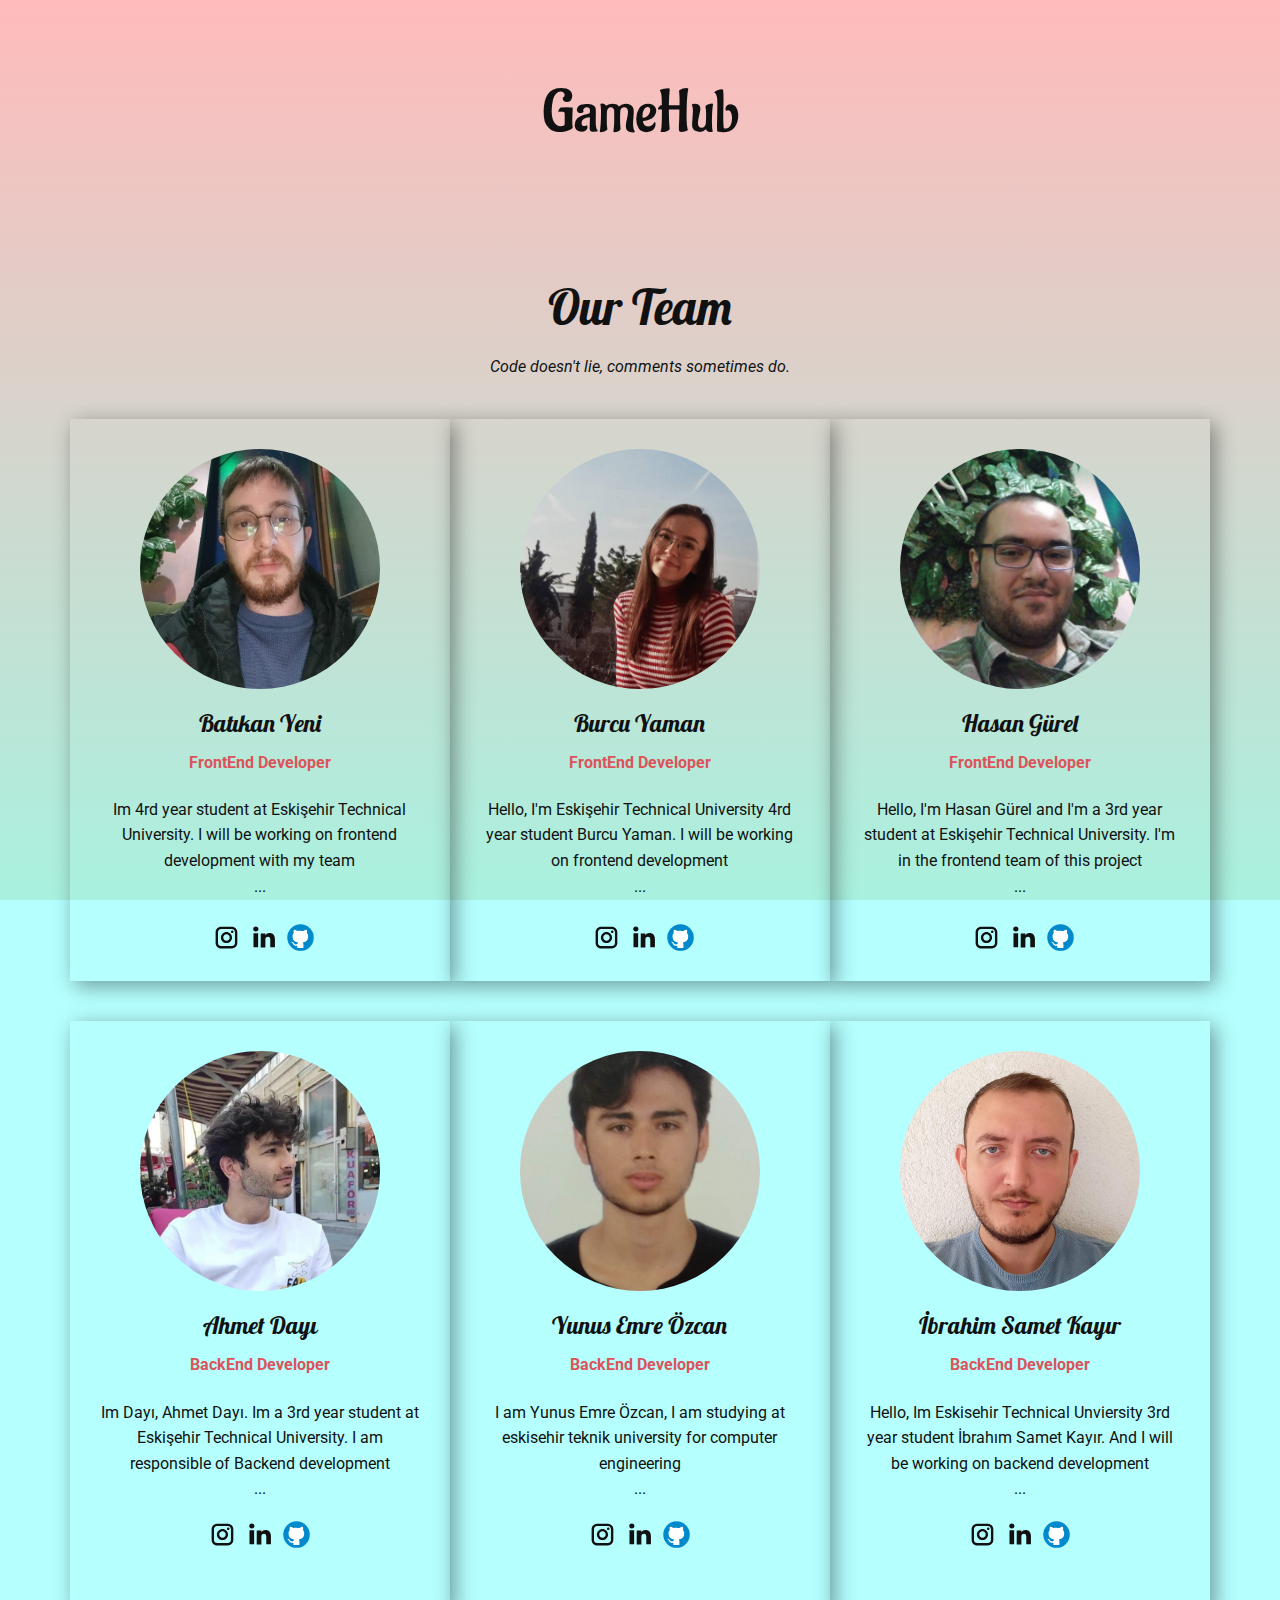
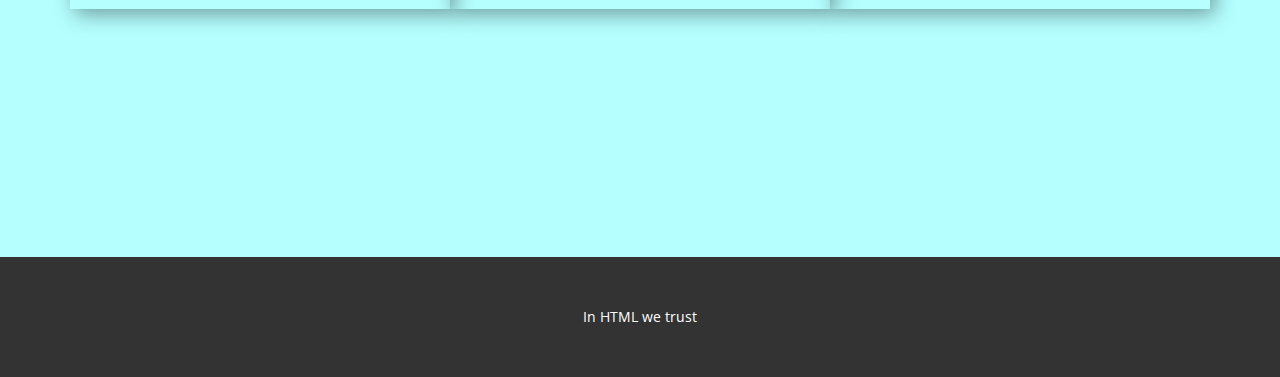
==== commit a953a469: "Update Home.html" ====
--- a/Home.html
+++ b/Home.html
@@ -104,7 +104,7 @@
           </div>
         </nav>
         <h1 class="u-align-center u-custom-font u-text u-text-default u-text-1">
-          <br />Esso Games<br />
+          <br />GameHub<br />
           <br />
         </h1>
       </div>
